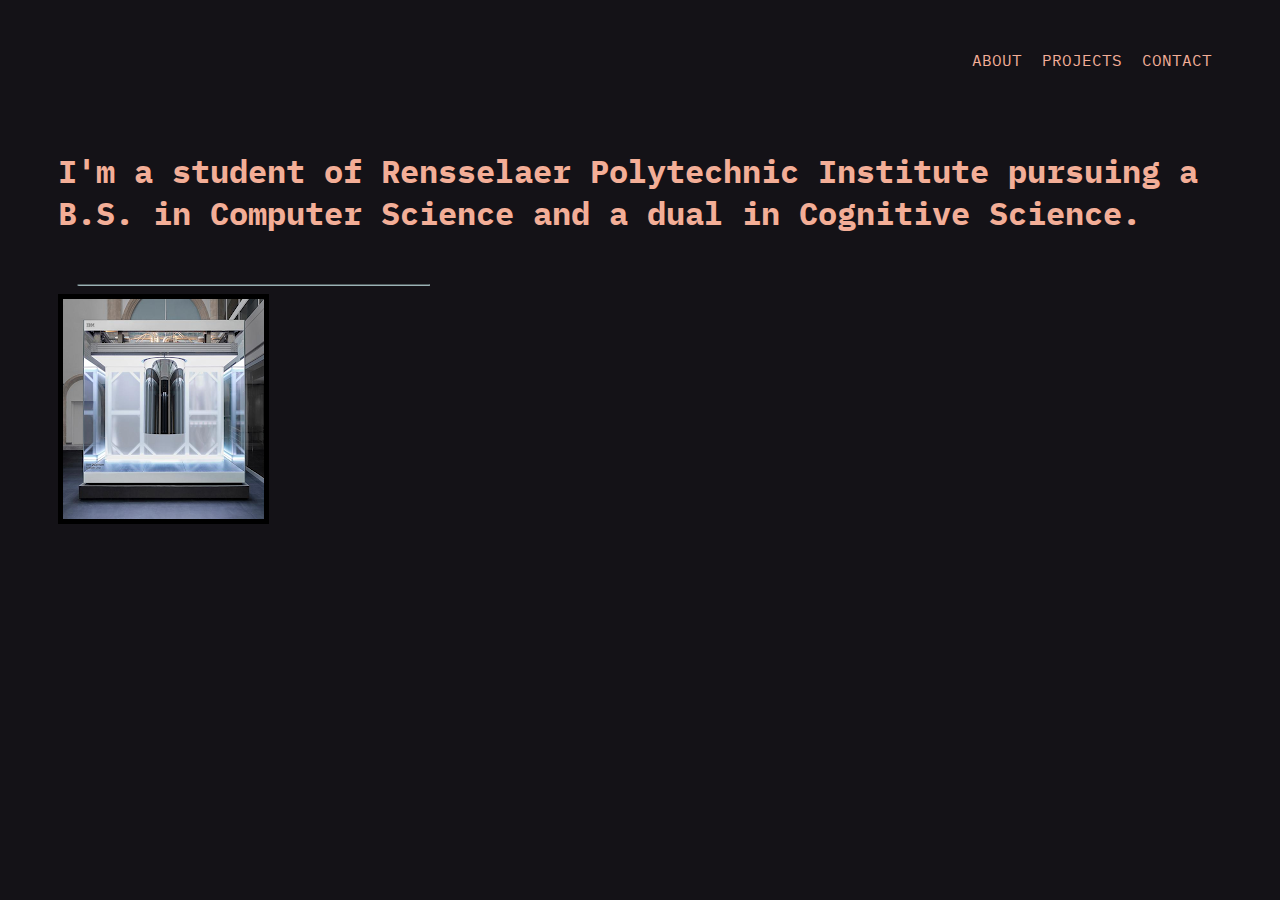
==== about.html @ e5bec51e "added rough outline of pages" ====
<!DOCTYPE HTML>
<html lang="en">

<head>
    <title>My Personal Portfolio</title>
    <meta charset="utf-8" />
    <meta name="viewport" content="width=device-width, initial-scale=1, user-scalable=no" />
    <script src="main.js"></script>
    <link rel="stylesheet" href="main.css" />
    <link href='https://fonts.googleapis.com/css?family=IBM Plex Mono' rel='stylesheet'>
</head>

<body>
    <div class="about">
        <div class="navbar">
            <ul>
                <li><a href="#">CONTACT</a></li>
                <li><a href="projects.html">PROJECTS</a></li>
                <li><a href="about.html">ABOUT</a></li>
            </ul>
        </div>
        <h3>
            I'm a student of 
            <a href="https://www.rpi.edu/">Rensselaer Polytechnic Institute</a>
            pursuing a B.S. in Computer Science and a dual in Cognitive Science.
        </h3>
        <hr>
        <img border-radius="5px" border="5px solid white" src="images/quantum_computer.png" alt="Jamie Alfaro"/>
    </div>
</body>
---- main.css ----
body { 
    background-color: #141217;
    font-family: 'IBM Plex Mono';
}

/* Starting PopUp */
.popup-open {
    background-color: #feae97;
    text-align: center;
    position: fixed;
    inset: 0px;
    width: 30rem;
    height: 20rem;
    max-width: 100vw;
    max-height: 100dvh;
    margin: auto;
    display: block;
    border: 10px solid #4a6475;
    border-radius: 5px;
    overflow: hidden;
}
.popup-open h1 {
    margin: 0;
}
.popup-open p {
    margin: 0;
}
.popup-top-bar {
    padding-bottom: 2px;
    vertical-align: top;
    display: inline-block;
    width: 100%;
    background-color: #4a6475;
    color: #9bb1b5;
}
.popup-content p {
    padding: 30px;
    margin-top: 10px;
}

.close-btn {
    cursor: pointer;
    border: 1px solid;
    width: 5%;
    vertical-align: top;
    top: 0px;
    right: 0px;
    position: absolute;
    display: flex;
    background-color: #feae97;
}
.close-btn:hover {
    background-color: #9bb1b5;
}

.accept-btn {
    margin: 30px;
    height: 50px;
    width: 150px;
    background-color: #feae97;
    font-family: 'IBM Plex Mono';
    font-size: 30px;
}

/* Navbar */
.navbar ul {
    list-style-type: none;
    margin: 0;
    padding: 0;
    width: 100%;
    top: 0;
    float: right;
}
.navbar li {
    display: inline;
    float: right;
}
.navbar li a {
    color: #f3ae97;
    padding: 10px;
    text-decoration: none;
}

/* Main */
.greetings h2 {
    color: #9bb1b5;
}
.greetings h1 {
    color: #f3ae97;
    font-size: 70px;
}
.greetings p {
    color: #999ea4;
}

/* About */
.about {
    margin: 50px;
}
.about h3 {
    color: #f3ae97;
    padding: px;
    padding-top: 100px;
    font-size: 2em;
}
.about a {
    color: #f3ae97;
    text-decoration: none;
}
.about a:hover{
    text-decoration: underline;
}
hr {
    border-color: #9bb1b5;
    width: 30%;
    display: flex;
    transform: translate(-110%);
    margin-top: 50px;
}
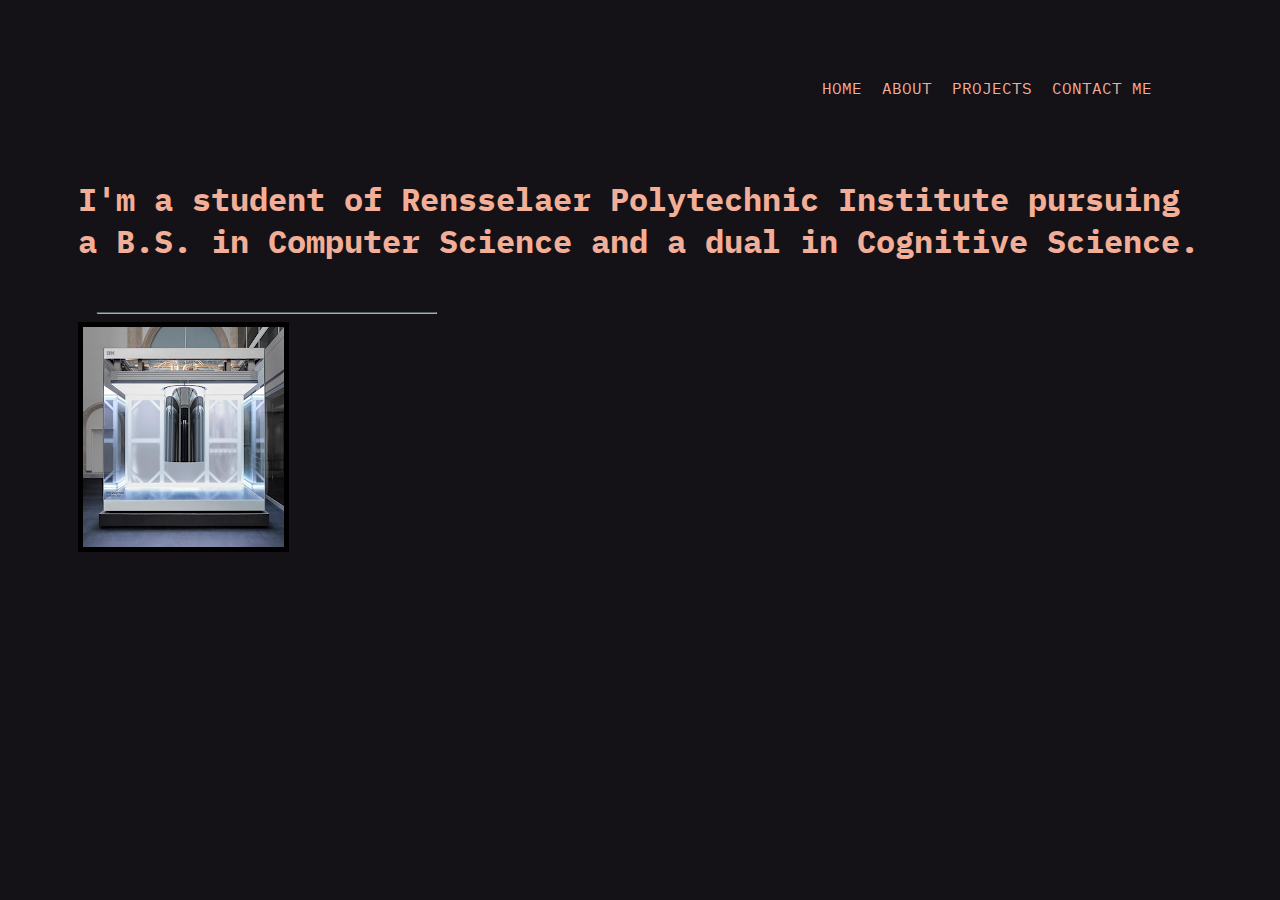
==== commit b98cb5c8: "tweaked design of home and about pages" ====
--- a/about.html
+++ b/about.html
@@ -14,9 +14,10 @@
     <div class="about">
         <div class="navbar">
             <ul>
-                <li><a href="#">CONTACT</a></li>
+                <li><a href="#">CONTACT ME</a></li>
                 <li><a href="projects.html">PROJECTS</a></li>
                 <li><a href="about.html">ABOUT</a></li>
+                <li><a href="home.html">HOME</a></li>
             </ul>
         </div>
         <h3>
--- a/main.css
+++ b/main.css
@@ -1,6 +1,7 @@
 body { 
     background-color: #141217;
     font-family: 'IBM Plex Mono';
+    padding: 20px;
 }
 
 /* Starting PopUp */
@@ -52,7 +53,6 @@
 .close-btn:hover {
     background-color: #9bb1b5;
 }
-
 .accept-btn {
     margin: 30px;
     height: 50px;
@@ -70,6 +70,7 @@
     width: 100%;
     top: 0;
     float: right;
+    margin-right: 40px;
 }
 .navbar li {
     display: inline;
@@ -81,16 +82,40 @@
     text-decoration: none;
 }
 
-/* Main */
-.greetings h2 {
+/* Home */
+.greetings {
+    margin: 50px;
+    display: flex;
+}
+.greetings-intro h2 {
     color: #9bb1b5;
+    padding-top: 100px;
+    margin-bottom: 0;
+    display: block;
+    font-size: 3em;
+    margin-block-start: 0;
+    margin-block-end: 0;
+    font-weight: 400;
+    height: 20px;
 }
-.greetings h1 {
+.greetings-name h1 {
     color: #f3ae97;
-    font-size: 70px;
+    font-size: 150px;
+    margin-block-start: 0;
+    margin-block-end: 0;
+    display: flex;
+    font-weight: 900;
+    height: 150px;
+    margin-inline-start: -10px;
 }
-.greetings p {
+.greetings-name p {
+    color: #9bb1b5;
+    margin-inline-start: 30px;
+    display: flex;
+}
+.greetings-blurb {
     color: #999ea4;
+    display: flex;
 }
 
 /* About */
@@ -116,4 +141,9 @@
     display: flex;
     transform: translate(-110%);
     margin-top: 50px;
+}
+
+/* Projects */
+.projects {
+    margin: 50px;
 }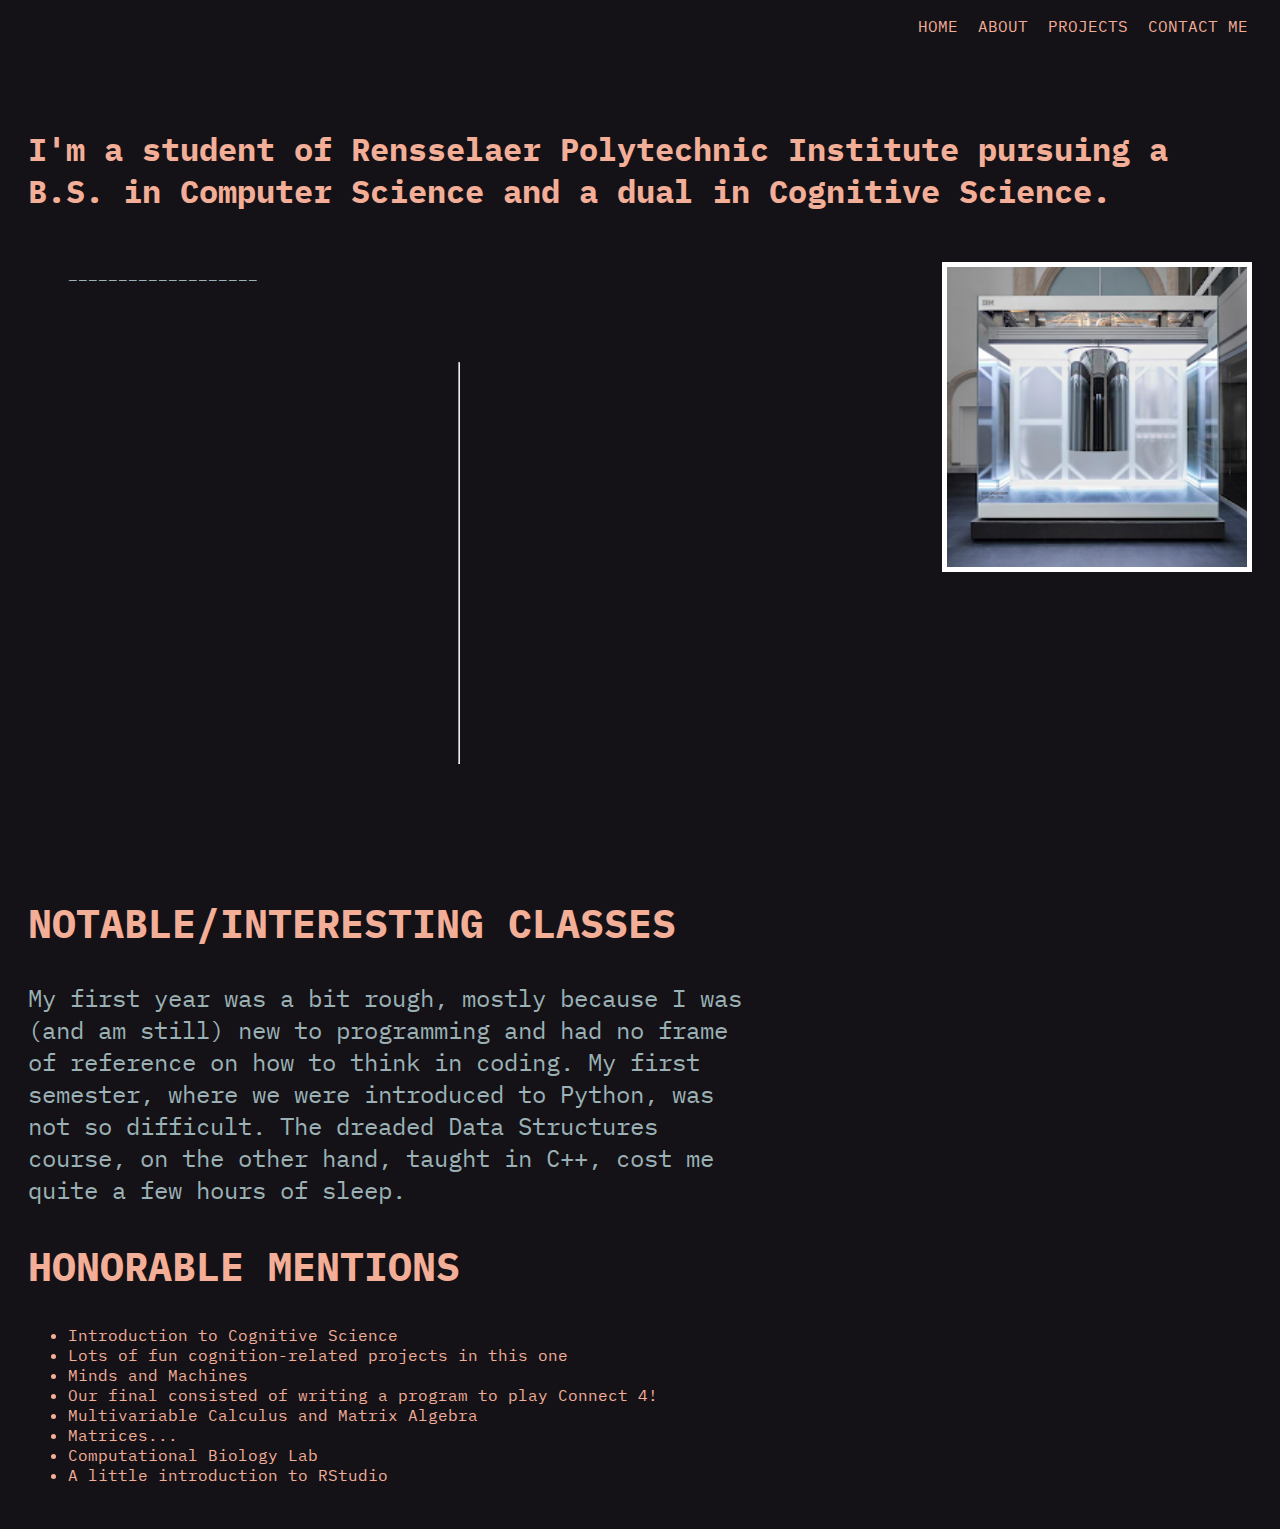
==== commit a424c787: "fixed up home & about page" ====
--- a/about.html
+++ b/about.html
@@ -14,10 +14,10 @@
     <div class="about">
         <div class="navbar">
             <ul>
+                <li><a href="home.html">HOME</a></li>
+                <li><a href="about.html">ABOUT</a></li>
+                <li><a href="projects.html">PROJECTS</a></li>
                 <li><a href="#">CONTACT ME</a></li>
-                <li><a href="projects.html">PROJECTS</a></li>
-                <li><a href="about.html">ABOUT</a></li>
-                <li><a href="home.html">HOME</a></li>
             </ul>
         </div>
         <h3>
@@ -25,7 +25,34 @@
             <a href="https://www.rpi.edu/">Rensselaer Polytechnic Institute</a>
             pursuing a B.S. in Computer Science and a dual in Cognitive Science.
         </h3>
+        <p>___________________</p>
         <hr>
-        <img border-radius="5px" border="5px solid white" src="images/quantum_computer.png" alt="Jamie Alfaro"/>
+        <img src="images/quantum_computer.png" alt="Jamie Alfaro"/>
+    <div class="education">
+        <h2> NOTABLE/INTERESTING CLASSES</h2>
+        <p>
+            My first year was a bit rough, 
+            mostly because I was (and am still) 
+            new to programming and had no frame 
+            of reference on how to <span class="bold-text">think</span> in coding. 
+            My first semester, where we were introduced to Python, 
+            was not so difficult. 
+            The dreaded Data Structures course, 
+            on the other hand, taught in C++, 
+            cost me quite a few hours of sleep.
+        </p>
+        <h2>HONORABLE MENTIONS</h2>
+        <ul>
+            <li>Introduction to Cognitive Science
+                <li>Lots of fun cognition-related projects in this one</li>
+            <li>Minds and Machines</li>
+                <li>Our final consisted of writing a program to play Connect 4!</li>
+            <li>Multivariable Calculus and Matrix Algebra</li>
+                <li>Matrices...</li>
+            <li>Computational Biology Lab</li>
+                <li>A little introduction to RStudio</li>
+            </li>
+        </ul>
+    </div>
     </div>
 </body>--- a/main.css
+++ b/main.css
@@ -63,70 +63,110 @@
 }
 
 /* Navbar */
+.navbar {
+    display: flex;
+    justify-content: flex-end;
+    width: 100%;
+    position: fixed;
+    background-color: #141217;
+    top: 0;
+}
 .navbar ul {
-    list-style-type: none;
-    margin: 0;
-    padding: 0;
-    width: 100%;
-    top: 0;
-    float: right;
-    margin-right: 40px;
+    display: flex;
+    list-style: none;
+    margin-right: 50px;
 }
 .navbar li {
     display: inline;
-    float: right;
 }
 .navbar li a {
     color: #f3ae97;
     padding: 10px;
     text-decoration: none;
 }
+.navbar li a:hover {
+    text-decoration: underline;
+}
 
 /* Home */
 .greetings {
-    margin: 50px;
-    display: flex;
+    display: flex;
+    flex-direction: row;
+    flex-wrap: wrap;
+}
+.greetings-intro {
+    display: flex;
+    flex-wrap: wrap;
+    flex-direction: column;
+    color: #9bb1b5;
+    font-size: 3em;
+    height: min-content;
 }
 .greetings-intro h2 {
-    color: #9bb1b5;
-    padding-top: 100px;
-    margin-bottom: 0;
-    display: block;
-    font-size: 3em;
-    margin-block-start: 0;
-    margin-block-end: 0;
-    font-weight: 400;
+    padding-top: 50px;
+    flex-wrap: wrap;
+    margin-inline-end: 0px;
+    margin-block-end: 0px;
+    margin-block-start: 0px;
     height: 20px;
 }
-.greetings-name h1 {
-    color: #f3ae97;
-    font-size: 150px;
-    margin-block-start: 0;
-    margin-block-end: 0;
-    display: flex;
-    font-weight: 900;
-    height: 150px;
-    margin-inline-start: -10px;
-}
-.greetings-name p {
-    color: #9bb1b5;
-    margin-inline-start: 30px;
-    display: flex;
+.greetings-intro h1 {
+    color: #f3ae97;
+    font-size: 5em;
+    margin-inline-start: 10px;
+    margin-inline-end: 0px;
+    margin-block-end: 0px;
+    margin-block-start: 0px;
+    height: 270px;
+}
+.greetings-intro p {
+    color: #9bb1b5;
+    font-size: 0.5em;
+    margin-inline-start: 100px;
+    margin-inline-end: 0px;
+    margin-block-end: 80px;
+    margin-block-start: 0px;
+    height: min-content;
 }
 .greetings-blurb {
     color: #999ea4;
     display: flex;
+    flex-direction: column;
+}
+.greetings-blurb h2 {
+    margin-inline-start: 0px;
+    margin-inline-end: 0px;
+    margin-block-end: 0px;
+    margin-block-start: 0px;
+}
+.more-button {
+    padding: 50px;
+    width: 100%;
+}
+.more-button button {
+    width: 30%;
+    height: 50px;
+    background-color: #f3ae97;
+    font-family: 'IBM Plex Mono';
+}
+.more-button button:hover {
+    background-color: #9bb1b5;
 }
 
 /* About */
 .about {
-    margin: 50px;
+    display: flex;
+    flex-direction: row;
+    flex-wrap: wrap;
 }
 .about h3 {
     color: #f3ae97;
-    padding: px;
     padding-top: 100px;
     font-size: 2em;
+    margin-inline-start: 0px;
+    margin-inline-end: 0px;
+    margin-block-end: 50px;
+    margin-block-start: 0px;
 }
 .about a {
     color: #f3ae97;
@@ -135,15 +175,57 @@
 .about a:hover{
     text-decoration: underline;
 }
+.about p {
+    color: #9bb1b5;
+    margin-inline-start: 40px;
+    margin-inline-end: 0px;
+    margin-block-end: 0px;
+    margin-block-start: 0px;
+}
 hr {
-    border-color: #9bb1b5;
-    width: 30%;
-    display: flex;
-    transform: translate(-110%);
-    margin-top: 50px;
+    margin-inline-start: 200px;
+    margin-inline-end: 100px;
+    margin-block-end: 100px;
+    margin-block-start: 100px;
+    height: 400px;
+}
+.about img {
+    border: 5px solid white;
+    height: 300px;
+    width: 300px;
+    margin-left: auto;
+}
+.education {
+    color: #f3ae97;
+    width: 100%;
+}
+.education h2 {
+    font-size: 2.5em;
+}
+.education p {
+    color: #9bb1b5;
+    font-size: 1.5em;
+    margin-inline-start: 0px;
+    margin-inline-end: 0px;
+    margin-block-end: 0px;
+    margin-block-start: 20px;
+    width: 60%;
+}
+.bold-text {
+    font-weight: 900px;
 }
 
 /* Projects */
 .projects {
-    margin: 50px;
+    display: flex;
+    flex-direction: row;
+    flex-wrap: wrap;
+}
+.projects h2 {
+    font-size: 2.5em;
+    color: #f3ae97;
+}
+.projects p {
+    color: #9bb1b5;
+    font-size: 1.5em;
 }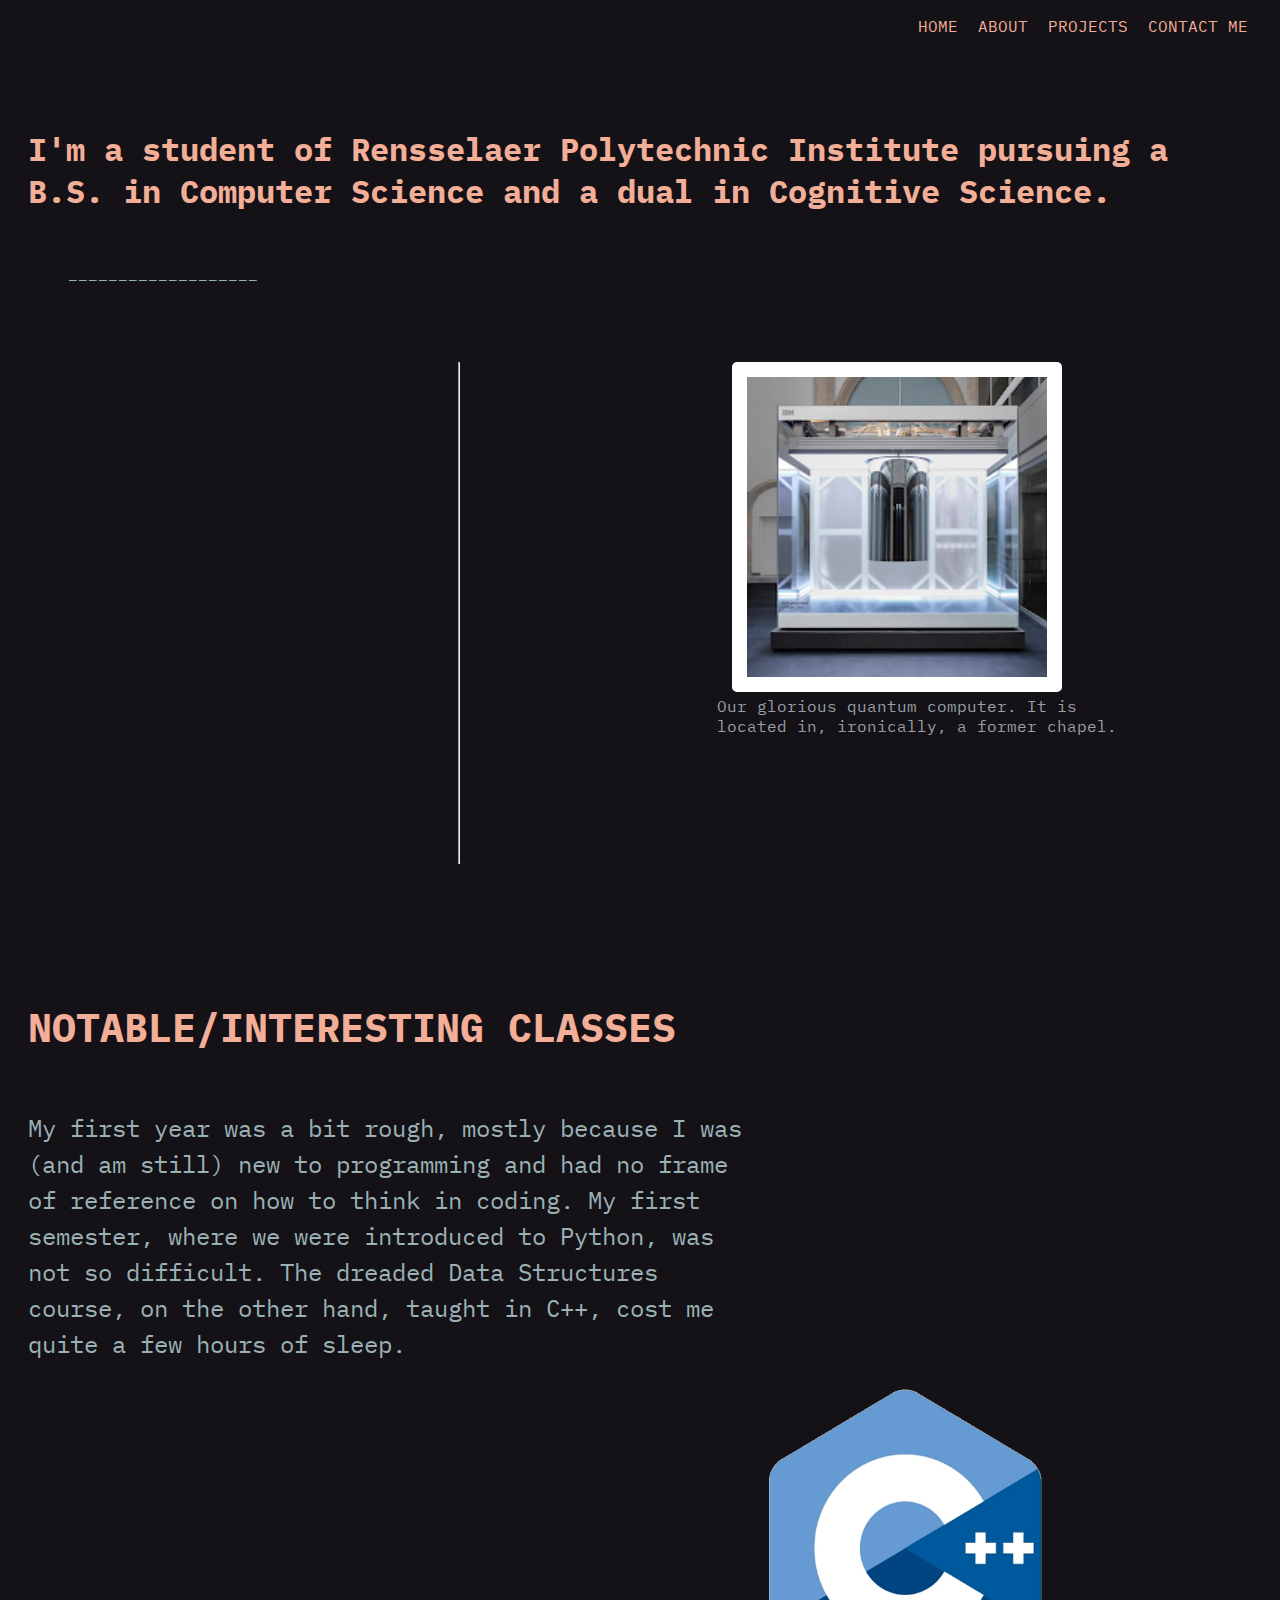
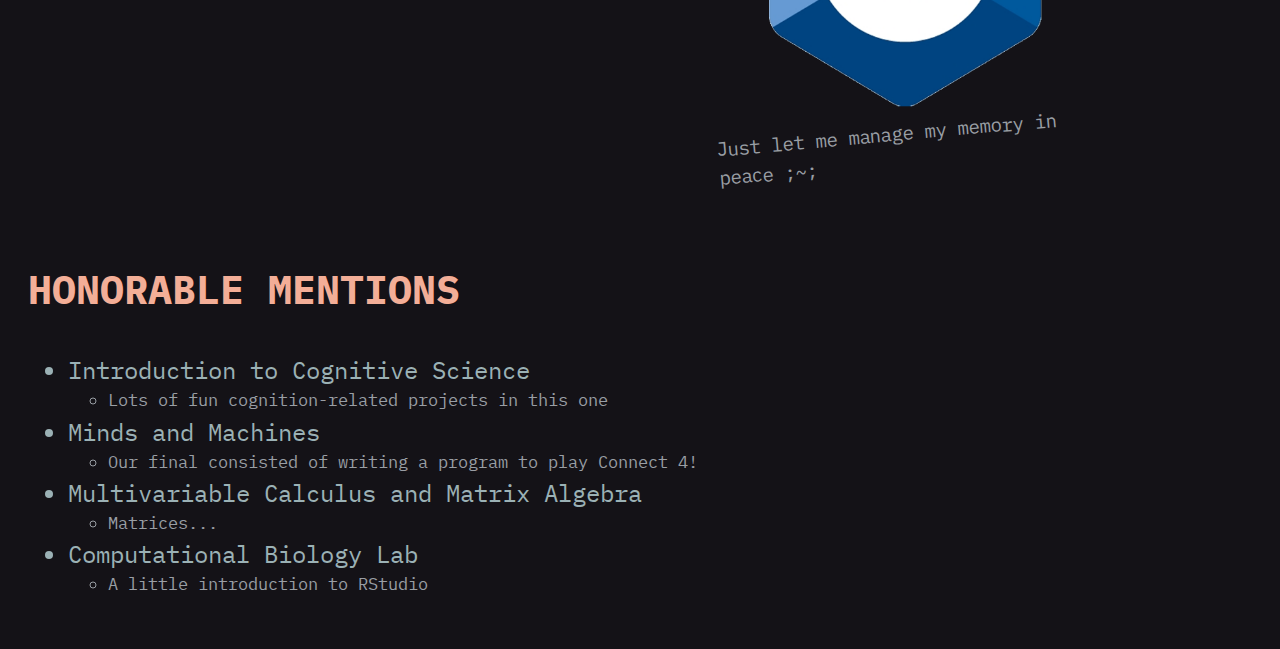
==== commit 416770c3: "fixed formatting of about me" ====
--- a/about.html
+++ b/about.html
@@ -2,7 +2,7 @@
 <html lang="en">
 
 <head>
-    <title>My Personal Portfolio</title>
+    <title>A Little Chunk of Me</title>
     <meta charset="utf-8" />
     <meta name="viewport" content="width=device-width, initial-scale=1, user-scalable=no" />
     <script src="main.js"></script>
@@ -27,30 +27,49 @@
         </h3>
         <p>___________________</p>
         <hr>
-        <img src="images/quantum_computer.png" alt="Jamie Alfaro"/>
+        <figure>
+            <img draggable="false" src="images/quantum_computer.png" alt="Jamie Alfaro"/>
+            <figcaption> 
+                Our glorious quantum computer. It is located in, ironically, a former chapel.
+            </figcaption>
+        </figure>
     <div class="education">
         <h2> NOTABLE/INTERESTING CLASSES</h2>
-        <p>
-            My first year was a bit rough, 
-            mostly because I was (and am still) 
-            new to programming and had no frame 
-            of reference on how to <span class="bold-text">think</span> in coding. 
-            My first semester, where we were introduced to Python, 
-            was not so difficult. 
-            The dreaded Data Structures course, 
-            on the other hand, taught in C++, 
-            cost me quite a few hours of sleep.
-        </p>
+        <div class="education-child">
+            <p>
+                My first year was a bit rough, 
+                mostly because I was (and am still) 
+                new to programming and had no frame 
+                of reference on how to <span class="bold-text">think</span> in coding. 
+                My first semester, where we were introduced to Python, 
+                was not so difficult. 
+                The dreaded Data Structures course, 
+                on the other hand, taught in C++, 
+                cost me quite a few hours of sleep.
+            </p>
+            <figure>
+                <img draggable="false" src="images/c++_logo.png" alt="Jamie Alfaro" />
+                <figcaption> Just let me manage my memory in peace ;~; </figcaption>
+            </figure>
+        </div>
         <h2>HONORABLE MENTIONS</h2>
-        <ul>
-            <li>Introduction to Cognitive Science
-                <li>Lots of fun cognition-related projects in this one</li>
-            <li>Minds and Machines</li>
-                <li>Our final consisted of writing a program to play Connect 4!</li>
-            <li>Multivariable Calculus and Matrix Algebra</li>
-                <li>Matrices...</li>
-            <li>Computational Biology Lab</li>
-                <li>A little introduction to RStudio</li>
+        <ul style="font-size: 1.5em">
+            <li style="color: #9bb1b5">Introduction to Cognitive Science
+                <ul style="font-size: 0.7em">
+                    <li>Lots of fun cognition-related projects in this one</li>
+                </ul>
+            <li style="color: #9bb1b5">Minds and Machines</li>
+                <ul style="font-size: 0.7em">
+                    <li>Our final consisted of writing a program to play Connect 4!</li>
+                </ul>
+            <li style="color: #9bb1b5">Multivariable Calculus and Matrix Algebra</li>
+                <ul style="font-size: 0.7em">
+                    <li>Matrices...</li>
+                </ul>
+            <li style="color: #9bb1b5">Computational Biology Lab</li>
+                <ul style="font-size: 0.7em">
+                    <li>A little introduction to RStudio</li>
+                </ul>
             </li>
         </ul>
     </div>
--- a/main.css
+++ b/main.css
@@ -187,17 +187,29 @@
     margin-inline-end: 100px;
     margin-block-end: 100px;
     margin-block-start: 100px;
-    height: 400px;
+    height: 500px;
+}
+.about figure {
+    margin-block-start: 100px;
+    margin-left: auto;
 }
 .about img {
-    border: 5px solid white;
+    border: 15px solid white;
+    border-radius: 5px;
     height: 300px;
     width: 300px;
     margin-left: auto;
+    margin-right: 150px;
+}
+.about figcaption {
+    color: #999ea4;
+    max-width: 400px;
+    margin-left: -15px;
 }
 .education {
     color: #f3ae97;
     width: 100%;
+    line-height: 1.5;
 }
 .education h2 {
     font-size: 2.5em;
@@ -207,10 +219,60 @@
     font-size: 1.5em;
     margin-inline-start: 0px;
     margin-inline-end: 0px;
-    margin-block-end: 0px;
+    margin-block-end: 100px;
     margin-block-start: 20px;
     width: 60%;
 }
+.education ul {
+    color: #999ea4;
+}
+.education-child {
+    display: flex;
+    flex-direction: row;
+    flex-wrap: wrap;
+    margin-right: 20px;
+}
+.education-child figure {
+    margin-block-start: 0px;
+    margin-inline-end: 0px;
+    margin-block-end: 50px;
+    margin-block-start: 0px;
+}
+.education-child img {
+    height: auto;
+    width: 350px;
+    margin-top: -100px;
+    border: 0px;
+}
+.education-child figcaption {
+    color: #999ea4;
+    rotate: -5deg;
+    font-size: 1.2em;
+    max-width: 400px;
+}
+/*
+.honorable-mentions {
+    display: flex;
+    flex-direction: column;
+    justify-content: flex-end;
+    align-items: flex-end;
+}
+.honorable-mentions h2 {
+    margin-top: 20%;
+    margin-right: 10%;
+}
+.honorable-mentions ul {
+    color: #9bb1b5;
+    margin-inline-start: 0px;
+    margin-inline-end: 0px;
+    margin-block-end: 0px;
+    margin-block-start: 0px;
+    width: 50%;
+}
+.honorable-mentions li {
+    font-size: 1.1em;
+}
+*/
 .bold-text {
     font-weight: 900px;
 }
@@ -228,4 +290,8 @@
 .projects p {
     color: #9bb1b5;
     font-size: 1.5em;
+}
+.projects ul {
+    color: #9bb1b5;
+    font-size: 1.5em;
 }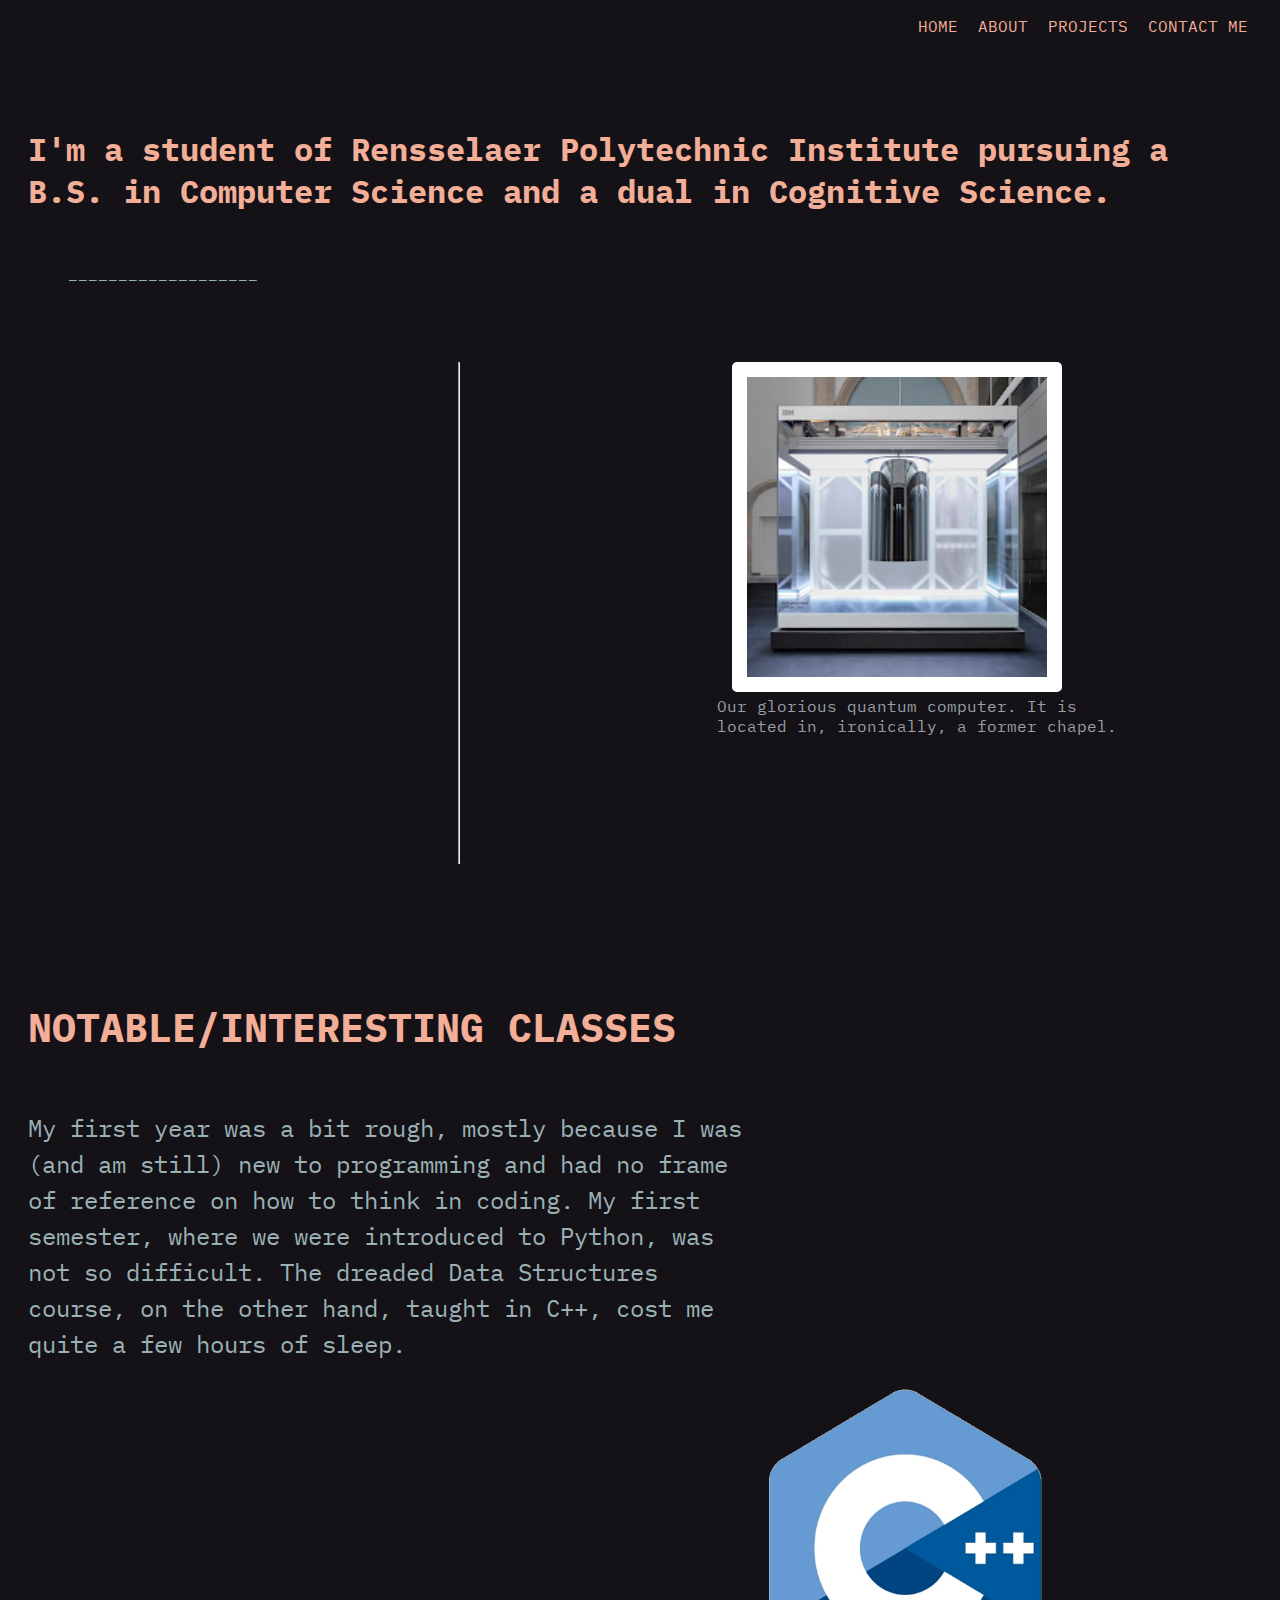
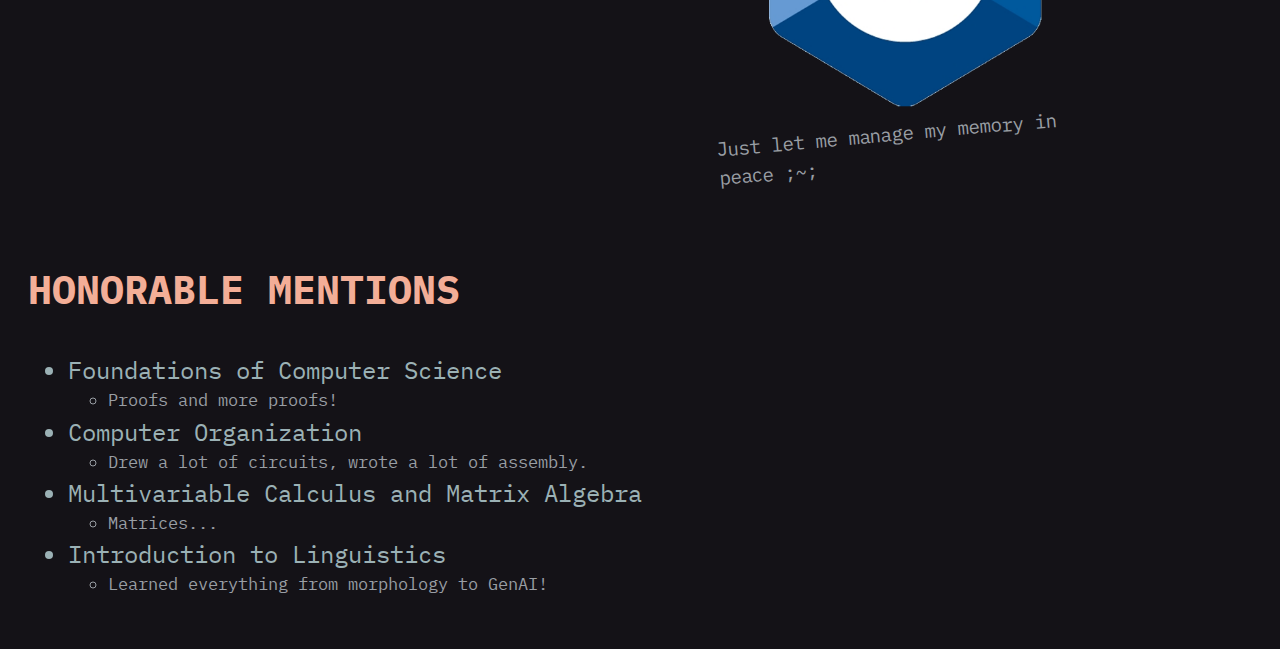
==== commit cb918a7e: "updated classes" ====
--- a/about.html
+++ b/about.html
@@ -17,7 +17,7 @@
                 <li><a href="home.html">HOME</a></li>
                 <li><a href="about.html">ABOUT</a></li>
                 <li><a href="projects.html">PROJECTS</a></li>
-                <li><a href="#">CONTACT ME</a></li>
+                <li><a href="contact.html">CONTACT ME</a></li>
             </ul>
         </div>
         <h3>
@@ -54,21 +54,21 @@
         </div>
         <h2>HONORABLE MENTIONS</h2>
         <ul style="font-size: 1.5em">
-            <li style="color: #9bb1b5">Introduction to Cognitive Science
+            <li style="color: #9bb1b5">Foundations of Computer Science
                 <ul style="font-size: 0.7em">
-                    <li>Lots of fun cognition-related projects in this one</li>
+                    <li>Proofs and more proofs!</li>
                 </ul>
-            <li style="color: #9bb1b5">Minds and Machines</li>
+            <li style="color: #9bb1b5">Computer Organization</li>
                 <ul style="font-size: 0.7em">
-                    <li>Our final consisted of writing a program to play Connect 4!</li>
+                    <li>Drew a lot of circuits, wrote a lot of assembly.</li>
                 </ul>
             <li style="color: #9bb1b5">Multivariable Calculus and Matrix Algebra</li>
                 <ul style="font-size: 0.7em">
                     <li>Matrices...</li>
                 </ul>
-            <li style="color: #9bb1b5">Computational Biology Lab</li>
+            <li style="color: #9bb1b5">Introduction to Linguistics</li>
                 <ul style="font-size: 0.7em">
-                    <li>A little introduction to RStudio</li>
+                    <li>Learned everything from morphology to GenAI!</li>
                 </ul>
             </li>
         </ul>
--- a/main.css
+++ b/main.css
@@ -283,6 +283,10 @@
     flex-direction: row;
     flex-wrap: wrap;
 }
+.projects a {
+    color: #f3ae97;
+    text-decoration: none;
+}
 .projects h2 {
     font-size: 2.5em;
     color: #f3ae97;
@@ -294,4 +298,26 @@
 .projects ul {
     color: #9bb1b5;
     font-size: 1.5em;
+}
+.preview a {
+    color: #9bb1b5;
+    font-size: 1.5em;
+    margin-bottom: 10px;
+}
+.contact-box {
+    width: 80%; 
+    height: 150px; 
+    margin: 20px auto; 
+    margin-top: 100px;
+    background-color: #141217; 
+    box-shadow: 2px 2px 5px rgba(0, 0, 0, 0.1);
+    text-align: center;
+}
+.contact-box a {
+    color:  #9bb1b5;
+    font-size: 2em;
+}
+.contact-box p {
+    color:  #9bb1b5;
+    font-size: 2em;
 }